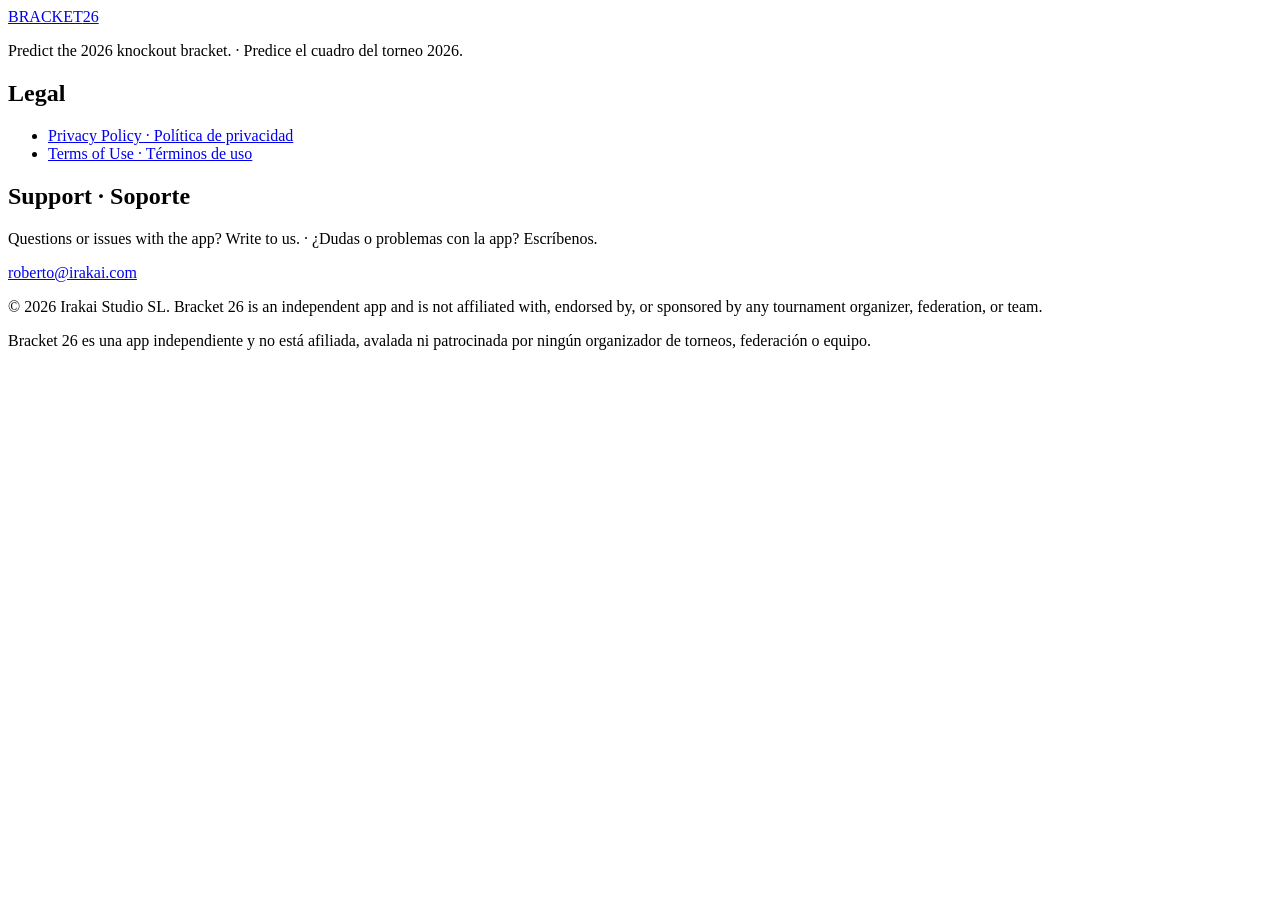
==== bracket26/index.html @ 3064e084 "feat(bracket26): landing index with legal and support links" ====
<!DOCTYPE html>
<html lang="en">
<head>
  <meta charset="utf-8">
  <meta name="viewport" content="width=device-width, initial-scale=1">
  <title>Bracket 26 — Soccer Predictor</title>
  <meta name="description" content="Bracket 26: predict the 2026 knockout bracket. Legal information and support.">
  <link rel="stylesheet" href="styles.css">
</head>
<body>
  <main>
    <header class="site">
      <a class="wordmark" href="./">BRACKET<span class="accent">26</span></a>
      <p class="tagline">Predict the 2026 knockout bracket. · Predice el cuadro del torneo 2026.</p>
    </header>

    <section class="card">
      <h2>Legal</h2>
      <ul class="links">
        <li><a href="privacy.html">Privacy Policy · Política de privacidad</a></li>
        <li><a href="terms.html">Terms of Use · Términos de uso</a></li>
      </ul>
    </section>

    <section class="card">
      <h2>Support · Soporte</h2>
      <p>Questions or issues with the app? Write to us. · ¿Dudas o problemas con la app? Escríbenos.</p>
      <p><a href="mailto:roberto@irakai.com">roberto@irakai.com</a></p>
    </section>
  </main>

  <footer class="site">
    <p>© 2026 Irakai Studio SL. Bracket 26 is an independent app and is not affiliated with, endorsed by, or sponsored by any tournament organizer, federation, or team.</p>
    <p>Bracket 26 es una app independiente y no está afiliada, avalada ni patrocinada por ningún organizador de torneos, federación o equipo.</p>
  </footer>
</body>
</html>
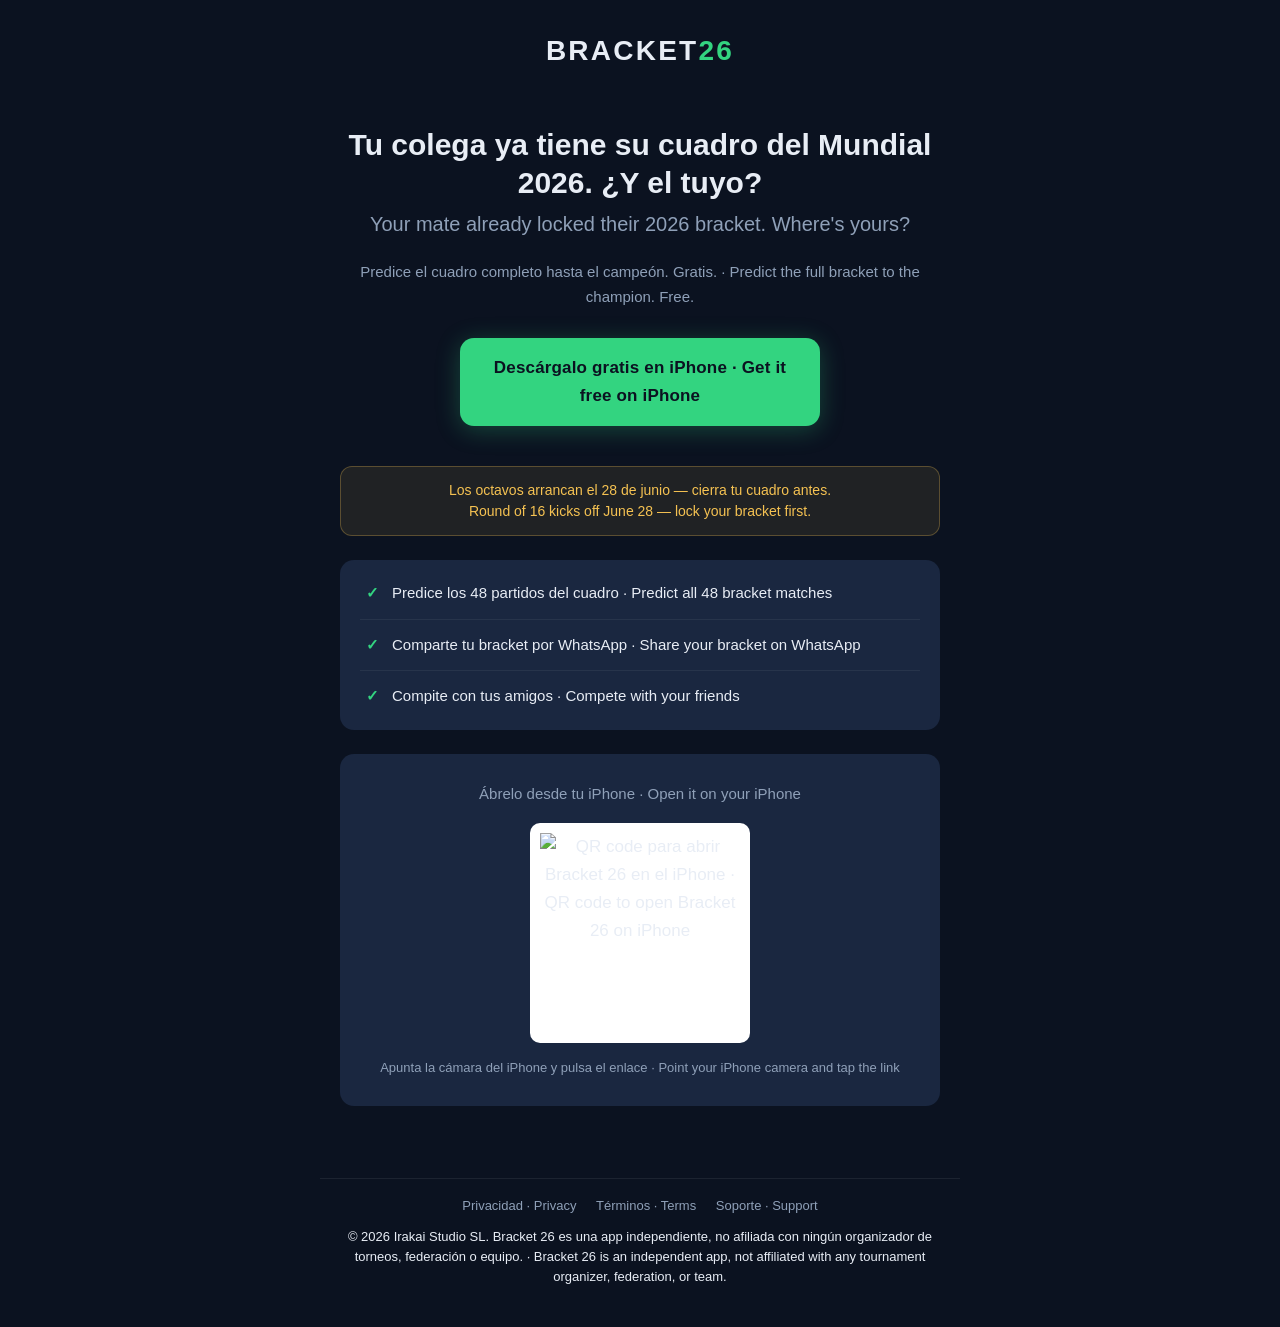
==== commit 58030110: "Landing Bracket 26: CTA de descarga con deteccion de plataforma (iOS/Android/desktop)" ====
--- a/bracket26/index.html
+++ b/bracket26/index.html
@@ -1,37 +1,343 @@
 <!DOCTYPE html>
-<html lang="en">
+<html lang="es" data-platform="other">
 <head>
   <meta charset="utf-8">
   <meta name="viewport" content="width=device-width, initial-scale=1">
-  <title>Bracket 26 — Soccer Predictor</title>
-  <meta name="description" content="Bracket 26: predict the 2026 knockout bracket. Legal information and support.">
+  <title>Bracket 26 — Predice el cuadro del Mundial 2026</title>
+  <meta name="description" content="Predice el cuadro completo del Mundial 2026 hasta el campeón. Gratis para empezar. · Predict the full 2026 bracket to the champion. Free to start.">
+
+  <!-- P0: Smart App Banner — Safari en iPhone muestra el botón de descarga nativo automáticamente -->
+  <meta name="apple-itunes-app" content="app-id=6778949738">
+
+  <!-- Open Graph para preview en WhatsApp / iMessage -->
+  <meta property="og:type" content="website">
+  <meta property="og:title" content="Bracket 26 — ¿Cuál es tu cuadro del Mundial 2026?">
+  <meta property="og:description" content="Predice el cuadro completo hasta el campeón. Gratis para empezar.">
+  <meta property="og:url" content="https://che1404.github.io/bracket26/">
+
+  <!--
+    Detección de plataforma — script síncrono, ejecuta antes del primer render.
+    Establece data-platform en <html> para que el CSS nunca muestre contenido
+    incorrecto (no hay flash de contenido).
+  -->
+  <script>
+    (function () {
+      var ua = navigator.userAgent || "";
+      var p = /iPhone|iPad|iPod/.test(ua) ? "ios"
+            : /Android/.test(ua)          ? "android"
+            : "other";
+      document.documentElement.dataset.platform = p;
+    }());
+  </script>
+
   <link rel="stylesheet" href="styles.css">
+
+  <style>
+    /* ── Landing-specific styles ───────────────────────────── */
+
+    /* ── Header ─── */
+    .site-header {
+      text-align: center;
+      padding: 28px 20px 0;
+    }
+
+    /* ── Main wrapper ─── */
+    .landing {
+      max-width: 640px;
+      margin: 0 auto;
+      padding: 20px 20px 48px;
+    }
+
+    /* ── Hero ─── */
+    .hero {
+      text-align: center;
+      padding: 32px 0 16px;
+    }
+
+    .hero-headline-es {
+      font-size: clamp(22px, 5.5vw, 30px);
+      font-weight: 800;
+      line-height: 1.25;
+      margin: 0 0 10px;
+      color: var(--text);
+    }
+
+    .hero-headline-en {
+      font-size: clamp(15px, 3.8vw, 20px);
+      font-weight: 400;
+      line-height: 1.35;
+      margin: 0 0 22px;
+      color: var(--muted);
+    }
+
+    .hero-sub {
+      font-size: 15px;
+      color: var(--muted);
+      margin: 0 0 28px;
+    }
+
+    /* ── CTA primary (iOS + Desktop) ─── */
+    .cta-ios-wrap {
+      margin: 0 auto;
+      max-width: 360px;
+    }
+
+    .btn-primary {
+      display: block;
+      background: var(--green);
+      color: #0B1220;
+      font-size: 17px;
+      font-weight: 700;
+      letter-spacing: 0.01em;
+      padding: 16px 24px;
+      border-radius: 14px;
+      text-decoration: none;
+      text-align: center;
+      box-shadow: 0 4px 24px rgba(51, 212, 128, 0.28);
+      transition: opacity 0.15s, transform 0.1s;
+    }
+
+    .btn-primary:hover  { opacity: 0.92; transform: translateY(-1px); }
+    .btn-primary:active { opacity: 0.82; transform: translateY(0); }
+
+    /* ── Urgency strip ─── */
+    .urgency {
+      background: rgba(245, 194, 82, 0.09);
+      border: 1px solid rgba(245, 194, 82, 0.28);
+      border-radius: 12px;
+      padding: 13px 18px;
+      margin: 24px 0;
+      text-align: center;
+    }
+
+    .urgency p {
+      margin: 0;
+      font-size: 14px;
+      color: var(--gold);
+      font-weight: 500;
+      line-height: 1.5;
+    }
+
+    /* ── Benefits ─── */
+    .benefits {
+      background: var(--card);
+      border-radius: 14px;
+      padding: 8px 20px;
+      margin: 0 0 24px;
+    }
+
+    .benefit-list {
+      list-style: none;
+      padding: 0;
+      margin: 0;
+    }
+
+    .benefit-list li {
+      padding: 13px 0 13px 32px;
+      position: relative;
+      border-bottom: 1px solid rgba(255, 255, 255, 0.06);
+      font-size: 15px;
+      color: var(--text);
+    }
+
+    .benefit-list li:last-child { border-bottom: none; }
+
+    .benefit-list li::before {
+      content: "✓";
+      position: absolute;
+      left: 6px;
+      color: var(--green);
+      font-weight: 700;
+    }
+
+    /* ── Android section (solo visible en Android) ─── */
+    .android-section {
+      display: none;
+      background: var(--card);
+      border-radius: 14px;
+      padding: 24px 20px;
+      margin: 0 0 24px;
+      text-align: center;
+    }
+
+    .android-section h2 {
+      margin: 0 0 8px;
+      font-size: 18px;
+      color: var(--gold);
+    }
+
+    .android-section p {
+      margin: 0 0 20px;
+      color: var(--muted);
+      font-size: 15px;
+      line-height: 1.5;
+    }
+
+    .btn-secondary {
+      display: inline-block;
+      background: transparent;
+      color: var(--green);
+      border: 2px solid var(--green);
+      font-size: 15px;
+      font-weight: 600;
+      padding: 12px 26px;
+      border-radius: 12px;
+      text-decoration: none;
+      transition: background 0.15s;
+    }
+
+    .btn-secondary:hover { background: rgba(51, 212, 128, 0.09); opacity: 1; }
+
+    /* ── Desktop QR (solo visible en desktop / "other") ─── */
+    .desktop-qr {
+      display: none;
+      background: var(--card);
+      border-radius: 14px;
+      padding: 28px 20px;
+      margin: 0 0 24px;
+      text-align: center;
+    }
+
+    .desktop-qr .qr-label {
+      margin: 0 0 16px;
+      font-size: 15px;
+      color: var(--muted);
+    }
+
+    .desktop-qr img {
+      display: block;
+      margin: 0 auto;
+      border-radius: 10px;
+      background: #fff;
+      padding: 10px;
+    }
+
+    .desktop-qr .qr-hint {
+      margin: 14px 0 0;
+      font-size: 13px;
+      color: var(--muted);
+    }
+
+    /* ── Platform visibility rules ──────────────────────────
+       ios     → CTA visible, android oculto, QR oculto
+       android → CTA oculto, android visible, QR oculto
+       other   → CTA visible, android oculto, QR visible
+    ──────────────────────────────────────────────────────── */
+    [data-platform="ios"] .android-section { display: none; }
+    [data-platform="ios"] .desktop-qr      { display: none; }
+
+    [data-platform="android"] .cta-ios-wrap    { display: none; }
+    [data-platform="android"] .desktop-qr      { display: none; }
+    [data-platform="android"] .android-section { display: block; }
+
+    [data-platform="other"] .android-section { display: none; }
+    [data-platform="other"] .desktop-qr      { display: block; }
+
+    /* ── Footer legal ─── */
+    .site-footer {
+      max-width: 640px;
+      margin: 0 auto;
+      padding: 16px 20px 40px;
+      text-align: center;
+      font-size: 13px;
+      color: var(--muted);
+      border-top: 1px solid rgba(255, 255, 255, 0.07);
+    }
+
+    .site-footer .legal-links {
+      margin: 0 0 10px;
+    }
+
+    .site-footer .legal-links a {
+      color: var(--muted);
+      text-decoration: none;
+      margin: 0 8px;
+    }
+
+    .site-footer .legal-links a:hover { color: var(--green); opacity: 1; }
+
+    .site-footer p { margin: 6px 0 0; line-height: 1.55; }
+  </style>
 </head>
 <body>
-  <main>
-    <header class="site">
-      <a class="wordmark" href="./">BRACKET<span class="accent">26</span></a>
-      <p class="tagline">Predict the 2026 knockout bracket. · Predice el cuadro del torneo 2026.</p>
-    </header>
-
-    <section class="card">
-      <h2>Legal</h2>
-      <ul class="links">
-        <li><a href="privacy.html">Privacy Policy · Política de privacidad</a></li>
-        <li><a href="terms.html">Terms of Use · Términos de uso</a></li>
+
+  <!-- Wordmark -->
+  <header class="site-header">
+    <a class="wordmark" href="./">BRACKET<span class="accent">26</span></a>
+  </header>
+
+  <main class="landing">
+
+    <!-- ── Bloque 1: Hero + CTA ─────────────────────────────────────── -->
+    <section class="hero">
+      <h1 class="hero-headline-es">Tu colega ya tiene su cuadro del Mundial 2026. ¿Y el tuyo?</h1>
+      <p class="hero-headline-en">Your mate already locked their 2026 bracket. Where's yours?</p>
+      <p class="hero-sub">Predice el cuadro completo hasta el campeón. Gratis. · Predict the full bracket to the champion. Free.</p>
+
+      <!-- CTA primario — visible en iOS y desktop, oculto en Android -->
+      <div class="cta-ios-wrap">
+        <a href="https://apps.apple.com/app/id6778949738?ct=share_card" class="btn-primary">
+          Descárgalo gratis en iPhone · Get it free on iPhone
+        </a>
+      </div>
+    </section>
+
+    <!-- ── Urgencia ──────────────────────────────────────────────────── -->
+    <div class="urgency">
+      <p>Los octavos arrancan el 28 de junio — cierra tu cuadro antes.<br>Round of 16 kicks off June 28 — lock your bracket first.</p>
+    </div>
+
+    <!-- ── Bloque 2: Beneficios ──────────────────────────────────────── -->
+    <section class="benefits">
+      <ul class="benefit-list">
+        <li>Predice los 48 partidos del cuadro · Predict all 48 bracket matches</li>
+        <li>Comparte tu bracket por WhatsApp · Share your bracket on WhatsApp</li>
+        <li>Compite con tus amigos · Compete with your friends</li>
       </ul>
     </section>
 
-    <section class="card">
-      <h2>Support · Soporte</h2>
-      <p>Questions or issues with the app? Write to us. · ¿Dudas o problemas con la app? Escríbenos.</p>
-      <p><a href="mailto:roberto@irakai.com">roberto@irakai.com</a></p>
+    <!-- ── Android (solo visible si UA = Android) ────────────────────── -->
+    <!--
+      NOTA (Ro): el botón "Avísame" abre el cliente de correo del usuario.
+      Si quieres captura real de emails sin que salgan de la página, reemplaza
+      el href del botón por un formulario Tally.so (tally.so) o Google Forms
+      (gratis, sin backend, embed o link directo).
+    -->
+    <section class="android-section">
+      <h2>Bracket 26 llega muy pronto a Android.</h2>
+      <p>
+        El cuadro de tu colega ya está listo — el Mundial no espera. Te avisamos el día que salga.<br>
+        <em>Your mate's bracket is ready. Bracket 26 hits Android very soon — we'll ping you the day it's live.</em>
+      </p>
+      <a href="mailto:roberto@irakai.com?subject=Avisame%20cuando%20Bracket%2026%20salga%20en%20Android" class="btn-secondary">
+        Avísame · Notify me
+      </a>
     </section>
+
+    <!-- ── Desktop: QR (solo visible si UA != iOS / Android) ─────────── -->
+    <section class="desktop-qr">
+      <p class="qr-label">Ábrelo desde tu iPhone · Open it on your iPhone</p>
+      <img
+        src="https://api.qrserver.com/v1/create-qr-code/?size=220x220&amp;data=https://che1404.github.io/bracket26/"
+        alt="QR code para abrir Bracket 26 en el iPhone · QR code to open Bracket 26 on iPhone"
+        width="220"
+        height="220"
+        loading="lazy"
+      >
+      <p class="qr-hint">Apunta la cámara del iPhone y pulsa el enlace · Point your iPhone camera and tap the link</p>
+    </section>
+
   </main>
 
-  <footer class="site">
-    <p>© 2026 Irakai Studio SL. Bracket 26 is an independent app and is not affiliated with, endorsed by, or sponsored by any tournament organizer, federation, or team.</p>
-    <p>Bracket 26 es una app independiente y no está afiliada, avalada ni patrocinada por ningún organizador de torneos, federación o equipo.</p>
+  <!-- ── Footer legal ─────────────────────────────────────────────────── -->
+  <footer class="site-footer">
+    <div class="legal-links">
+      <a href="privacy.html">Privacidad · Privacy</a>
+      <a href="terms.html">Términos · Terms</a>
+      <a href="mailto:roberto@irakai.com">Soporte · Support</a>
+    </div>
+    <p>© 2026 Irakai Studio SL. Bracket 26 es una app independiente, no afiliada con ningún organizador de torneos, federación o equipo. · Bracket 26 is an independent app, not affiliated with any tournament organizer, federation, or team.</p>
   </footer>
+
 </body>
 </html>
--- a/bracket26/styles.css
+++ b/bracket26/styles.css
@@ -0,0 +1,77 @@
+/* Bracket 26 — night-pitch tokens (matches the apps) */
+:root {
+  --ink: #0B1220;
+  --card: #1A2740;
+  --green: #33D480;
+  --gold: #F5C252;
+  --text: #E8EDF5;
+  --muted: #8FA0B8;
+}
+
+* { box-sizing: border-box; }
+
+body {
+  margin: 0;
+  background: var(--ink);
+  color: var(--text);
+  font: 17px/1.65 -apple-system, BlinkMacSystemFont, "Segoe UI", Roboto, Helvetica, Arial, sans-serif;
+  -webkit-font-smoothing: antialiased;
+}
+
+main {
+  max-width: 720px;
+  margin: 0 auto;
+  padding: 48px 24px 64px;
+}
+
+header.site {
+  text-align: center;
+  margin-bottom: 40px;
+}
+
+.wordmark {
+  font-size: 28px;
+  font-weight: 800;
+  letter-spacing: 0.08em;
+  color: var(--text);
+  text-decoration: none;
+}
+
+.wordmark .accent { color: var(--green); }
+
+.tagline { color: var(--muted); margin-top: 8px; }
+
+h1 { font-size: 28px; line-height: 1.3; margin: 0 0 8px; }
+h2 { font-size: 20px; margin: 32px 0 8px; color: var(--gold); }
+p, li { color: var(--text); }
+.meta { color: var(--muted); font-size: 14px; margin-bottom: 32px; }
+
+a { color: var(--green); }
+a:hover { opacity: 0.85; }
+
+.card {
+  background: var(--card);
+  border-radius: 14px;
+  padding: 20px 24px;
+  margin: 16px 0;
+}
+
+.links { list-style: none; padding: 0; margin: 24px 0; }
+.links li { margin: 12px 0; }
+
+.lang-divider {
+  border: 0;
+  border-top: 1px solid var(--card);
+  margin: 48px 0;
+}
+
+footer.site {
+  max-width: 720px;
+  margin: 0 auto;
+  padding: 0 24px 48px;
+  color: var(--muted);
+  font-size: 13px;
+  text-align: center;
+}
+
+nav.back { margin-bottom: 24px; font-size: 14px; }
